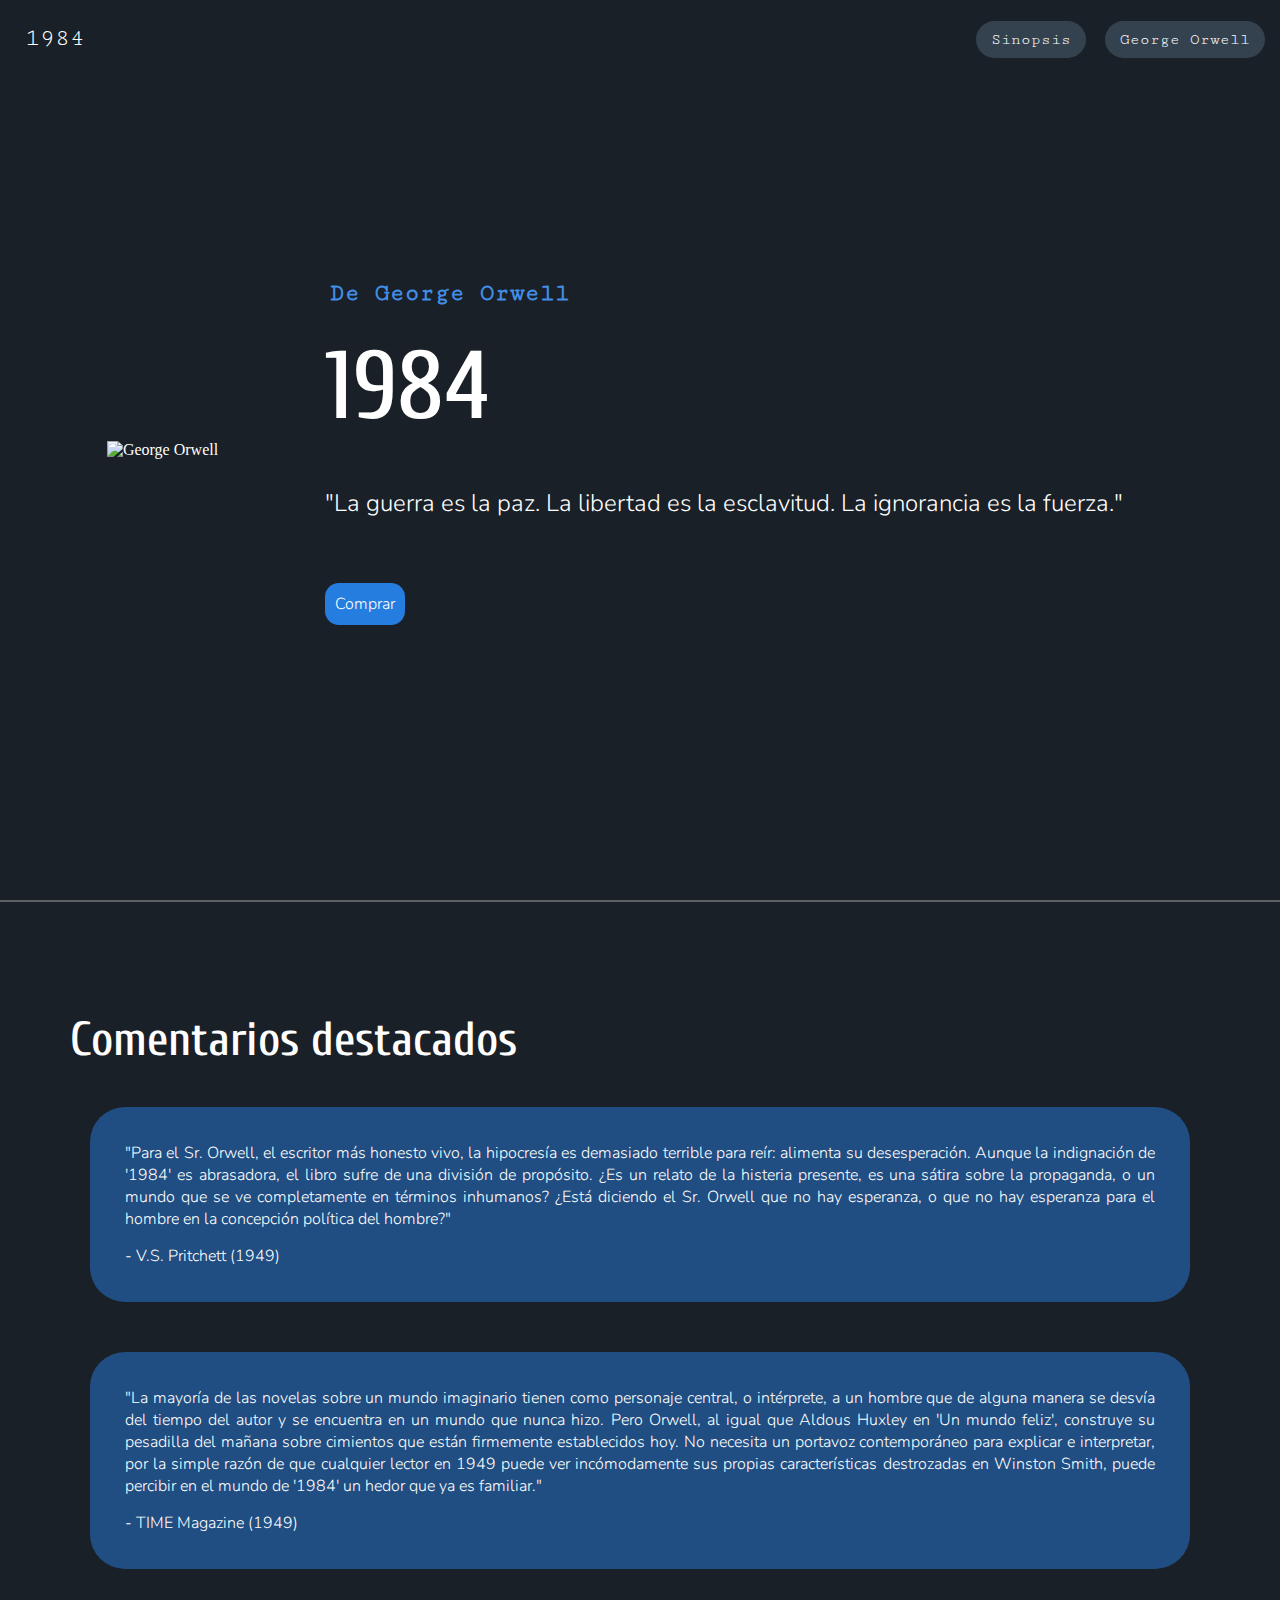
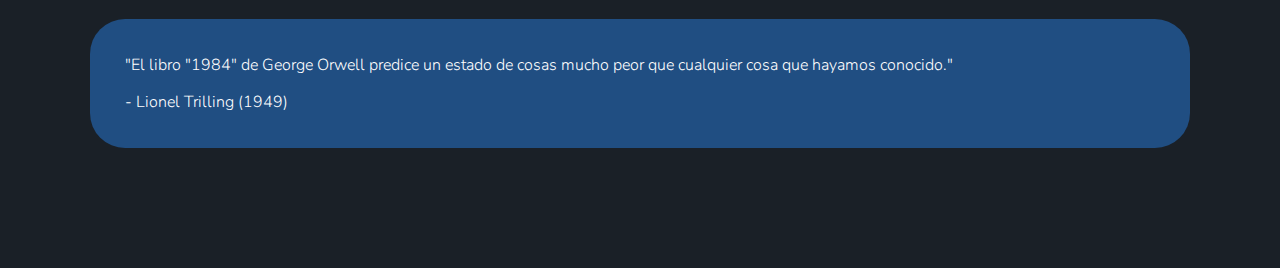
==== Tarea1-1984/index.html @ 8ee342fa "1984 assingment" ====
<!DOCTYPE html>

<html>

<head>
    <title> Home </title>
    <meta name="UTF-8">

    <link rel="stylesheet" type="text/css" href="Estilos/main.css">

    <link rel="preconnect" href="https://fonts.googleapis.com">
    <link rel="preconnect" href="https://fonts.gstatic.com" crossorigin>
    <link
        href="https://fonts.googleapis.com/css2?family=Cuprum:ital,wght@0,400..700;1,400..700&family=Cutive+Mono&family=Nunito:ital,wght@0,200..1000;1,200..1000&family=Patua+One&display=swap"
        rel="stylesheet">

</head>

<body>
    <!-- Nav bar -->
    <div class="navBar">
        <nav>
            <a class="navTitulo" href="/index.html">
                1984
            </a>

            <div class="navLink">
                <a href="/Subpaginas/sinopsis.html">
                    Sinopsis</a>
                <a href="/Subpaginas/autor.html">
                    George Orwell
                </a>
            </div>
        </nav>
    </div>

    <!-- Panel principal -->
    <div class="panel">
        <div>
            <img src="/Imagenes/cover.jpg" alt="George Orwell">
        </div>

        <div class="descripcion">
            <h4>
                De George Orwell
            </h4>
            <h1>
                1984
            </h1>
            <p class="frase">
                "La guerra es la paz. La libertad es la esclavitud. La ignorancia es la fuerza." <br />

            </p>

            <button>
                <a target="_blank" href="https://www.amazon.com.mx/1984-George-Orwell/dp/6073116330/ref=sr_1_1?__mk_es_MX=%C3%85M%C3%85%C5%BD%C3%95%C3%91&crid=2Y2YMAHX0CY4L&dib=eyJ2IjoiMSJ9.[base64].nTHbiX-dP5UJG_vOiz78DKEYERedbKI7GviB4SDSa8c&dib_tag=se&keywords=1984&qid=1713851388&sprefix=198%2Caps%2C284&sr=8-1&ufe=app_do%3Aamzn1.fos.4e545b5e-1d45-498b-8193-a253464ffa47">
                    Comprar
                </a>
            </button>
        </div>
    </div>

    <hr />

    <!-- Comentarios -->
    <div class="subpanel">
        <h2>
            Comentarios destacados
        </h2>

        <div class="bloque">
            <p>
                "Para el Sr. Orwell, el escritor más honesto vivo, la hipocresía es demasiado terrible para reír:
                alimenta su desesperación.
                Aunque la indignación de '1984' es abrasadora, el libro sufre de una división de propósito. ¿Es un
                relato de la histeria presente, es una sátira sobre la propaganda, o un mundo que se ve completamente en
                términos inhumanos? ¿Está diciendo el Sr. Orwell que no hay esperanza, o que no hay esperanza para el
                hombre en la concepción política del hombre?"

            </p>
            <p class="cita"> - V.S. Pritchett (1949) </p>
        </div>

        <div class="bloque">
            <p>
                "La mayoría de las novelas sobre un mundo imaginario tienen como personaje central, o intérprete, a un
                hombre que de alguna manera se desvía del tiempo del autor y se encuentra en un mundo que nunca hizo.
                Pero Orwell, al igual que Aldous Huxley en 'Un mundo feliz', construye su pesadilla del mañana sobre
                cimientos que están firmemente establecidos hoy. No necesita un portavoz contemporáneo para explicar e
                interpretar, por la simple razón de que cualquier lector en 1949 puede ver incómodamente sus propias
                características destrozadas en Winston Smith, puede percibir en el mundo de '1984' un hedor que ya es
                familiar."
            </p>
            <p class="cita"> - TIME Magazine (1949) </p>
        </div>

        <div class="bloque">
            <p>
                "El libro "1984" de George Orwell predice un estado de cosas mucho peor que cualquier cosa que hayamos conocido."
            </p>
            <p class="cita"> - Lionel Trilling (1949) </p>
        </div>
    </div>

</body>

</html>
---- Tarea1-1984/Estilos/main.css ----
:root {
    --fondo: #1A2027;
    --fondo_light: #344250;
    --linea: #848484a7;
    --primario: #E03D3D;
    --secundario: #267DE0;
    --secundario_hover: #428ee6;
    --secundario_fondo: #267de07e;
    --texto: #FFFFFF;
}

html {
    margin: 0;
    padding: 0;
    scroll-behavior: smooth;
}

body {
    background-color: var(--fondo);
    margin: 0;
    padding: 0;
    color: var(--texto)
}

button {
    background-color: var(--secundario);
    color: var(--texto);
    padding: 10px;
    border-radius: 14px;
    cursor: pointer;
    box-shadow: none;
    border: none;
    font-family: "Nunito", sans-serif;
    font-optical-sizing: auto;
    font-weight: 300;
    font-style: normal;

}

h4 {
    color: var(--secundario_hover);
    font-family: "Cutive Mono", monospace;
    font-weight: 700;
    font-size: large;
    font-style: normal;
    margin: 5px;
    font-size: 1.5rem;
}

h1 {
    color: var(--texto);
    font-family: "Cuprum", sans-serif;
    font-optical-sizing: auto;
    font-weight: 500;
    font-size: 6rem;
}

p {
    color: var(--texto);
    font-family: "Nunito", sans-serif;
    font-optical-sizing: auto;
    font-weight: 300;
    font-style: normal;
}

h2 {
    color: var(--texto);
    font-family: "Cuprum", sans-serif;
    font-optical-sizing: auto;
    font-weight: 500;
    font-style: normal;
    font-size: 3rem;
}

.panel h1 {
    margin: 0;
    padding-bottom: 20px;
    padding-top: 20px;
}

hr {
    border: 0.1px solid var(--linea);
}

.panel img {
    height: 400px;
    object-fit: contain;
}

.frase {
    font-size: 1.5rem;
}

.panel {
    height: 100vh;
    background-color: var(--fondo);
    display: flex;
    align-items: center;
    flex-direction: row;
    justify-content: space-evenly;
    padding-right: 50px;
    padding-left: 50px;

}

.panel button {
    margin-top: 40px;
    font-size: 1rem;
}



.descripcion {
    padding-left: 50px;
    padding-right: 50px;
}

/* _____________ Nav _____________  */
nav {
    padding: 15px;
    align-items: center;
    display: flex;
    justify-content: space-between;
    color: var(--texto);
}

hr {
    margin: 0;
}

.navLink {
    display: inline-block;
}

.navTitulo {
    display: inline-block;
    font-size: x-large;
    padding-left: 10px;
}

nav a {
    text-decoration: none;
    cursor: pointer;
    color: var(--texto);
    font-family: "Cutive Mono", monospace;
    font-weight: 500;
    font-style: normal;
}

nav .navLink a:hover {
    background-color: var(--secundario);
}

nav .navTitulo:hover {
    color: var(--secundario);
}

.navLink a {
    text-align: center;
    color: var(--texto);
    background-color: var(--fondo_light);
    padding-top: 10px;
    padding-bottom: 10px;
    padding-left: 15px;
    padding-right: 15px;
    border-radius: 20px;
    margin-left: 15px;
}

.navBar {
    position: fixed;
    width: 100%;
    background-color: var(--fondo);
    margin: 0;
    align-items: center;
    padding-top: 10px;
    padding-bottom: 10px;

}

/* _____________ Bloques _____________  */
.bloque {
    background-color: var(--secundario_fondo);
    display: flex;
    padding: 35px;
    margin: 20px;
    border-radius: 35px;
    display: block;
    margin-bottom: 50px;
}

.cita {
    padding-top: 15px;
}

.bloque span {
    padding-top: 30px;
}

.bloque p {
    margin: 0;
    text-align: justify;
    font-size: medium
}

.subpanel {
    padding: 70px;
}


button a {
    text-decoration: none;
    color: var(--texto);
}

button:hover {
    background-color: var(--secundario_hover);
}
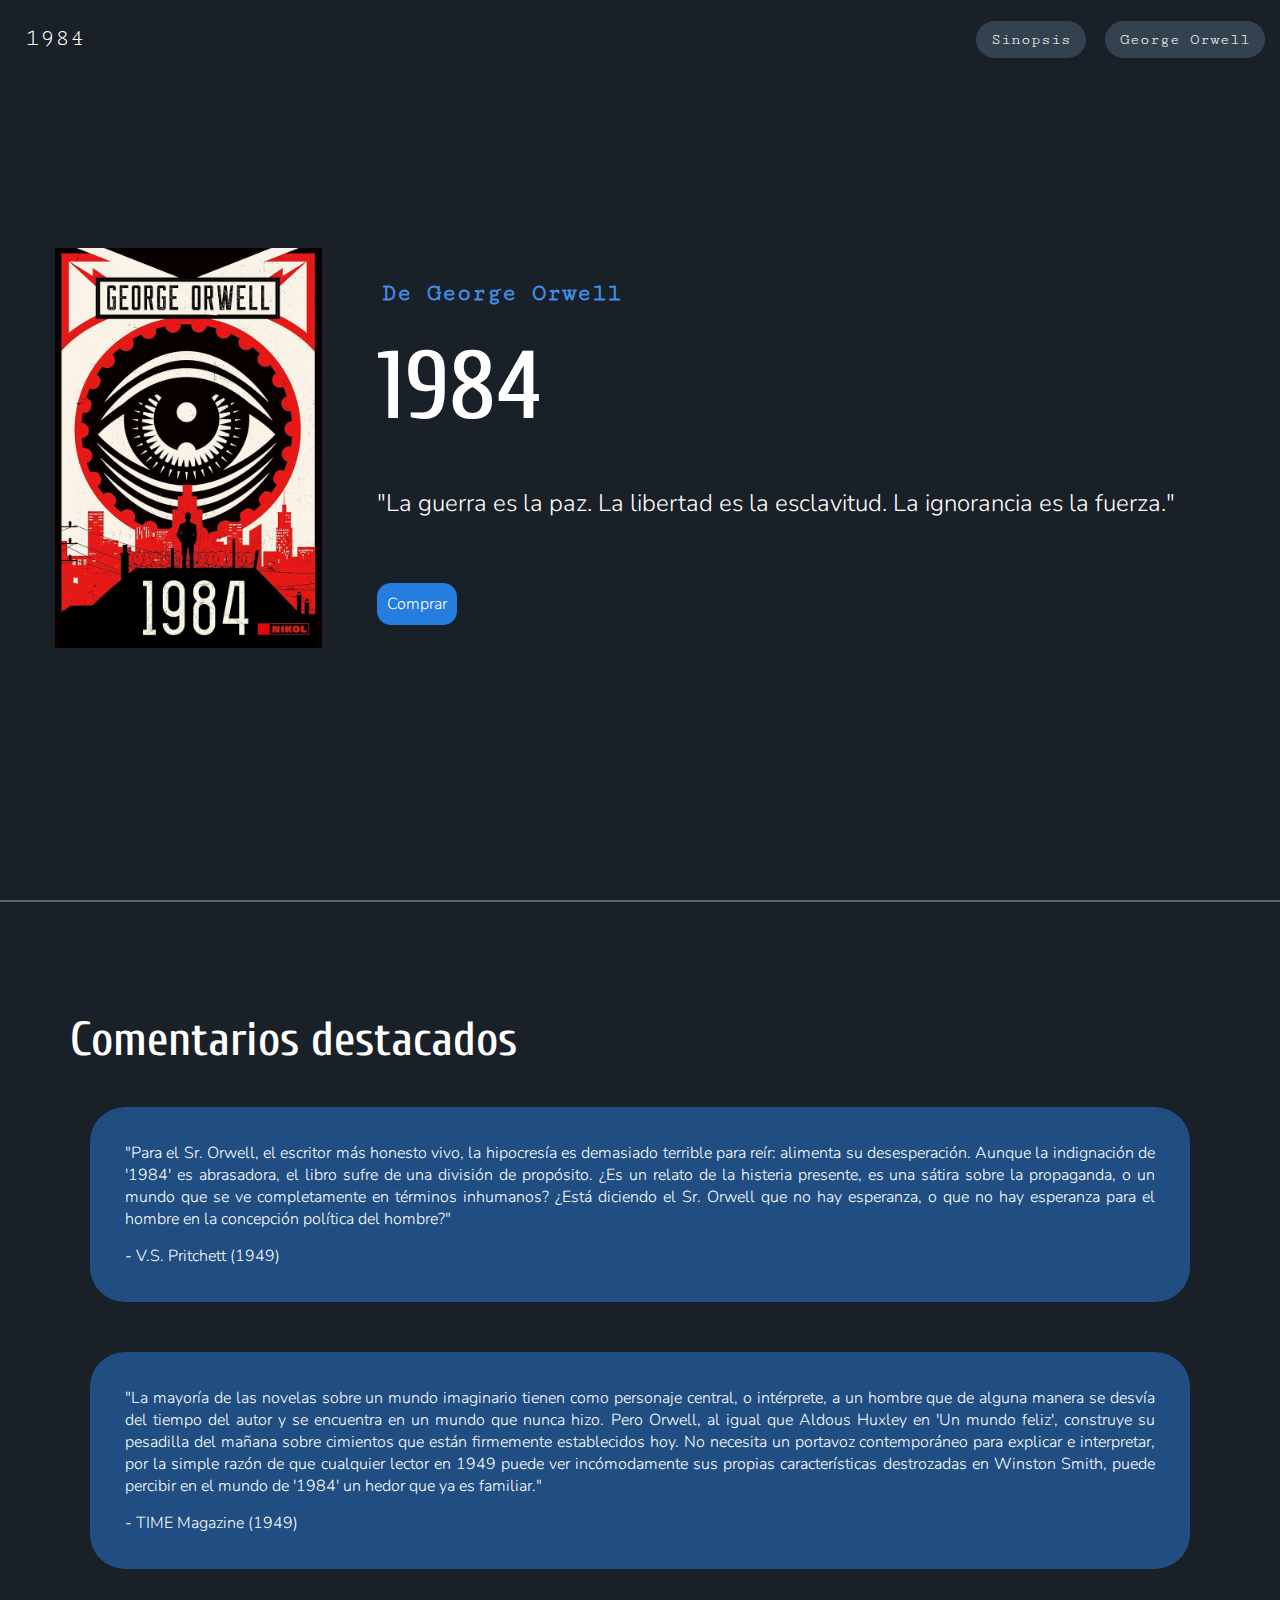
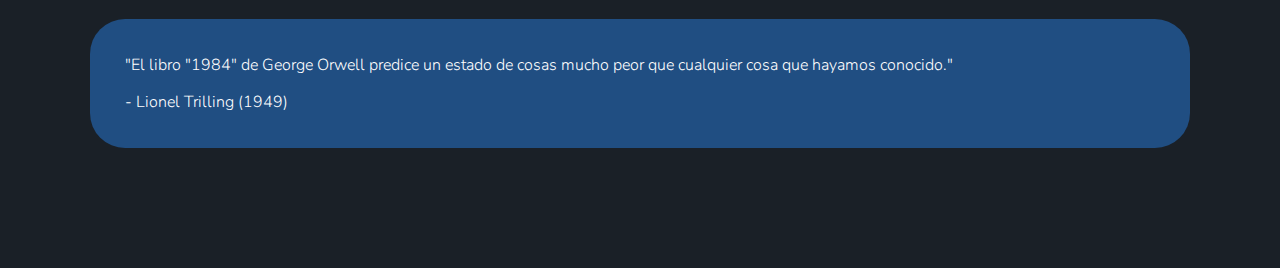
==== commit 791148d9: "paths" ====
--- a/Tarea1-1984/index.html
+++ b/Tarea1-1984/index.html
@@ -6,7 +6,7 @@
     <title> Home </title>
     <meta name="UTF-8">
 
-    <link rel="stylesheet" type="text/css" href="Estilos/main.css">
+    <link rel="stylesheet" type="text/css" href="./Estilos/main.css">
 
     <link rel="preconnect" href="https://fonts.googleapis.com">
     <link rel="preconnect" href="https://fonts.gstatic.com" crossorigin>
@@ -20,14 +20,14 @@
     <!-- Nav bar -->
     <div class="navBar">
         <nav>
-            <a class="navTitulo" href="/index.html">
+            <a class="navTitulo" href="./index.html">
                 1984
             </a>
 
             <div class="navLink">
-                <a href="/Subpaginas/sinopsis.html">
+                <a href="./Subpaginas/sinopsis.html">
                     Sinopsis</a>
-                <a href="/Subpaginas/autor.html">
+                <a href="./Subpaginas/autor.html">
                     George Orwell
                 </a>
             </div>
@@ -37,7 +37,7 @@
     <!-- Panel principal -->
     <div class="panel">
         <div>
-            <img src="/Imagenes/cover.jpg" alt="George Orwell">
+            <img src="./Imagenes/cover.jpg" alt="George Orwell">
         </div>
 
         <div class="descripcion">
@@ -53,7 +53,8 @@
             </p>
 
             <button>
-                <a target="_blank" href="https://www.amazon.com.mx/1984-George-Orwell/dp/6073116330/ref=sr_1_1?__mk_es_MX=%C3%85M%C3%85%C5%BD%C3%95%C3%91&crid=2Y2YMAHX0CY4L&dib=eyJ2IjoiMSJ9.[base64].nTHbiX-dP5UJG_vOiz78DKEYERedbKI7GviB4SDSa8c&dib_tag=se&keywords=1984&qid=1713851388&sprefix=198%2Caps%2C284&sr=8-1&ufe=app_do%3Aamzn1.fos.4e545b5e-1d45-498b-8193-a253464ffa47">
+                <a target="_blank"
+                    href="https://www.amazon.com.mx/1984-George-Orwell/dp/6073116330/ref=sr_1_1?__mk_es_MX=%C3%85M%C3%85%C5%BD%C3%95%C3%91&crid=2Y2YMAHX0CY4L&dib=eyJ2IjoiMSJ9.[base64].nTHbiX-dP5UJG_vOiz78DKEYERedbKI7GviB4SDSa8c&dib_tag=se&keywords=1984&qid=1713851388&sprefix=198%2Caps%2C284&sr=8-1&ufe=app_do%3Aamzn1.fos.4e545b5e-1d45-498b-8193-a253464ffa47">
                     Comprar
                 </a>
             </button>
@@ -96,7 +97,8 @@
 
         <div class="bloque">
             <p>
-                "El libro "1984" de George Orwell predice un estado de cosas mucho peor que cualquier cosa que hayamos conocido."
+                "El libro "1984" de George Orwell predice un estado de cosas mucho peor que cualquier cosa que hayamos
+                conocido."
             </p>
             <p class="cita"> - Lionel Trilling (1949) </p>
         </div>
